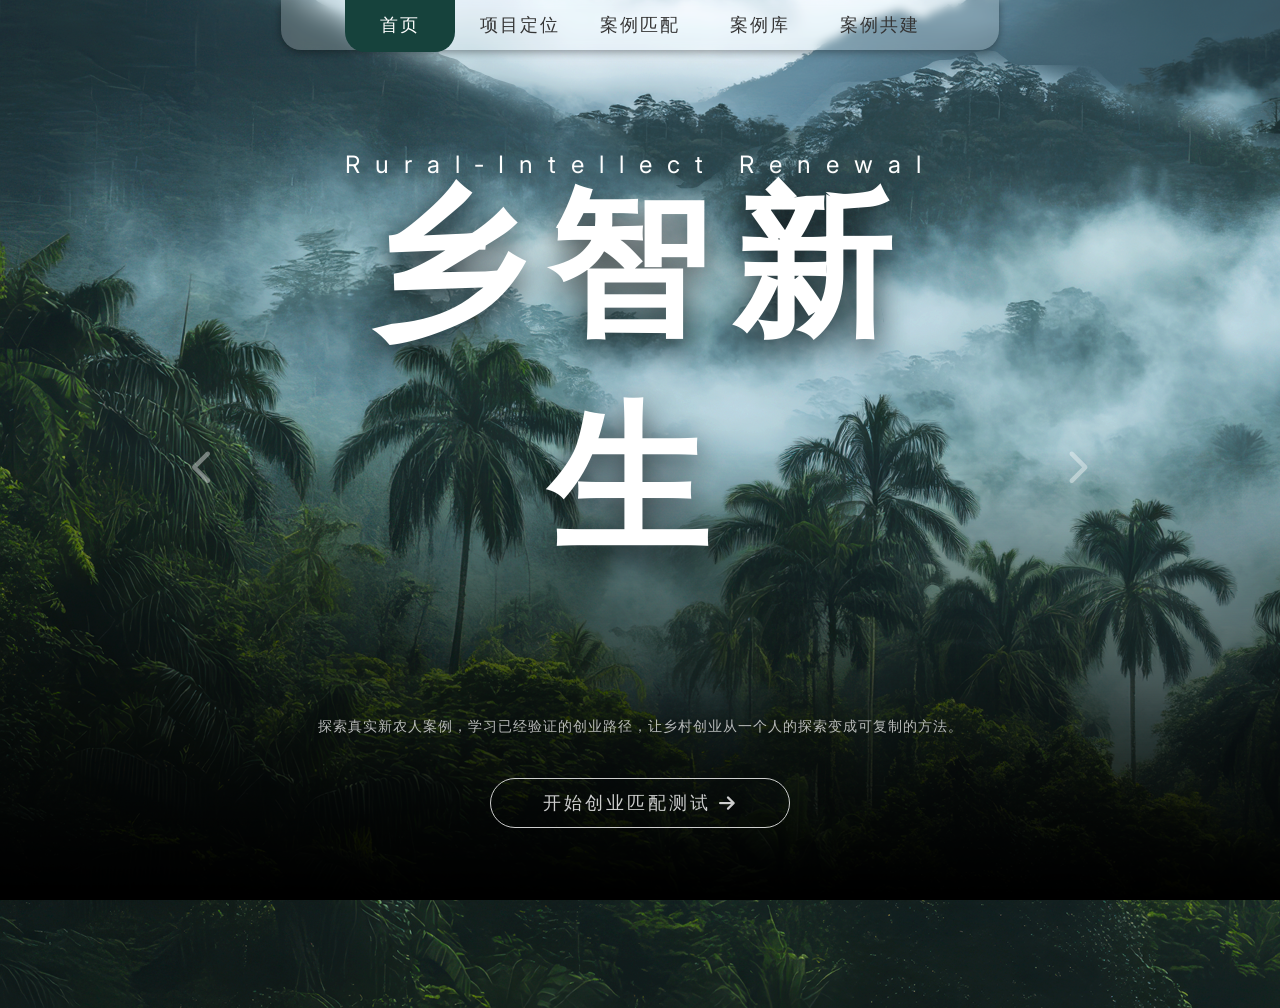
==== index.html @ 42047e57 "完成首页，项目定位和赛道匹配（除最后一步） Co-Authored-By: Claude Code <noreply@anthropic.com>" ====
<!DOCTYPE html>
<html lang="en">
<head>
  <meta charset="UTF-8">
  <meta name="viewport" content="width=device-width, initial-scale=1.0">
  <title>ExploreScape</title>

  <!-- fontawesome -->
  <link rel="stylesheet" href="https://cdnjs.cloudflare.com/ajax/libs/font-awesome/6.0.0-beta3/css/all.min.css">

  <!-- stylesheet -->
   <link rel="stylesheet" href="styles.css">
</head>
<body>

  <header>
    <nav>
      <a class="nav-items active" href="index.html">首页</a>
      <a class="nav-items" href="project.html">项目定位</a>
      <a class="nav-items" href="case.html">案例匹配</a>
      <a class="nav-items" href="cases.html">案例库</a>
      <a class="nav-items" href="cobuild.html">案例共建</a>
    </nav>
  </header>

  <div class="content">
    <img src="img/bac 3.png" alt="background" class="back-3">

    <div class="title">
      <h3>Rural‑Intellect Renewal</h3>
      <h1>乡智新生</h1>
    </div>

    <img src="img/bac 2.2.png" alt="background" class="back-2">
    <img src="img/bac 1.png" alt="background" class="back-1">

    <div class="info-wrap">
      <p>
        探索真实新农人案例，学习已经验证的创业路径，让乡村创业从一个人的探索变成可复制的方法。
    </div>
    

    <div class="cta">
      <button onclick="location.href='case.html'">
        开始创业匹配测试
        <i class="fa-solid fa-arrow-right"></i>
      </button>
    </div>

    <div class="slider">
      <a href="cobuild.html"><i class="fa-solid fa-chevron-left"></i></a>
      <a href="project.html"><i class="fa-solid fa-chevron-right"></i></a>
    </div>
  </div>
  
</body>
</html>
---- styles.css ----
@import url('https://fonts.googleapis.com/css2?family=Inter:ital,opsz,wght@0,14..32,100..900;1,14..32,100..900&display=swap');

* {
  padding: 0;
  margin: 0;
  border: none;
  outline: none;
  text-decoration: none;
  font-family: "Inter", sans-serif;
}

body {
  background-image: url(img/bac\ 4.png);
  background-size: cover;
  background-position: top;
  background-repeat: no-repeat;
  overflow: hidden;
}

body::after {
  content: '';
  position: absolute;
  top: 0;
  bottom: 0;
  right: 0;
  left: 0;
  background: linear-gradient(transparent 50%, rgb(0, 0, 0));
}

/* Sub-pages: solid gray background, nav + arrows only */
body.subpage {
  background-image: none;
  background-color: #a6adac;
  animation: none;
}

body.subpage::after {
  display: none;
}

/* Sub-page text: sits centered between the slider arrows */
body.subpage p {
  color: #16423c;
  text-shadow: none;
  font-size: 18px;
  font-weight: 400;
  letter-spacing: 2px;
}

/* Background-images */

.content img {
  position: absolute;
  bottom: -12%;
}

header {
  position: absolute;
  top: 0;
  z-index: 1;
  width: 100%;
  display: flex;
  justify-content: center;
  align-items: center;
}

nav {
  display: flex;
  align-items: center;
  gap: 10px;
  padding: 10px 5%;
  background-color: rgba(255, 255, 255, 0.2);
  height: 30px;
  border-bottom-left-radius: 20px;
  border-bottom-right-radius: 20px;
  backdrop-filter: blur(5px);
  box-shadow: 0 2px 8px rgba(0, 0, 0, 0.4);
}

nav a {
  font-size: 18px;
  font-weight: 500;
  letter-spacing: 2px;
  color: rgb(53, 53, 53);
  width: 110px;
  text-align: center;
  padding: 15px 0;
  border-bottom-left-radius: 20px;
  border-bottom-right-radius: 20px;
  cursor: pointer;
  transition: all 0.3s;
}

.active {
  background-color: #16423c;
  color: white;
}

nav a:hover {
  background-color: #16423c;
  color: white;
}

nav:hover > a:not(:hover) {
  background-color: transparent;
  color: rgb(53, 53, 53);
}

.title {
  position: absolute;
  top: 40%;
  right: 50%;
  transform: translate(50%, -50%);
  z-index:10;
  
}

.title h3 {
  font-size: 1.5rem;
  font-weight: 400;
  letter-spacing: 15px;
  color: white;
  text-align: center;
  text-shadow:0 4px 20px rgba(0,0,0,0.6);
}

.title h1 {
  font-size: 10rem;
  font-weight: 800;
  letter-spacing: 24px;
  text-transform: uppercase;
  color: white;
  text-align: center;
  margin: -20px 0;
  text-shadow: 0 10px 30px rgba(0, 0, 0, 0.7);
}

p {
  font-size: 14px;
  font-weight: 300;
  letter-spacing: 1px;
  line-height: 1.8;
  color: rgba(255, 255, 255, 0.7);
  width: 70%;
  text-align: center;
  text-shadow: 0 1px 5px rgba(0, 0, 0, 0.2);
}

.info-wrap {
  width: 100%;
  display: flex;
  justify-content: center;
  position: absolute;
  bottom: 18%;
  z-index: 1;
}

.cta {
  position: absolute;
  bottom: 8%;
  display: flex;
  justify-content: center;
  width: 100%;
  z-index: 1;
}

.cta button {
  font-size: 18px;
  font-weight: 400;
  letter-spacing: 3px;
  text-transform: uppercase;
  color: rgba(255, 255, 255, 0.8);
  background-color: transparent;
  border: 1px solid rgba(255, 255, 255, 0.8);
  border-radius: 50px;
  height: 50px;
  width: 300px;
  display: flex;
  align-items: center;
  justify-content: center;
  gap: 8px;
  transition: all 0.2s;
  cursor: pointer;
}

.cta button:hover {
  background-color: rgba(255, 255, 255, 0.8);
  color:rgb(53, 53, 53);
}

.slider {
  position: absolute;
  top: 50%;
  left: 0;
  right: 0;
  display: flex;
  justify-content: space-between;
  align-items: center;
  z-index: 1;
  padding-inline: 15%;
}
.slider i {
  font-size: 36px;
  color: rgba(255, 255, 255, 0.4);
  cursor: pointer;
  transition: color 0.3s;
}

.slider a:hover i {
  color: rgba(255, 255, 255, 0.9);
}

/* Animations */
@keyframes bottomIn {
  from {
    transform: translateY(200px);
  }
  to {
    transform: translateY(0);
  }
}

.back-1 {
  animation: bottomIn 1s ease-out forwards;
}

.back-2 {
  animation: bottomIn 1.3s ease-out forwards;
}

.back-3 {
  animation: bottomIn 1.5s ease-out forwards;
}

@keyframes bottomInText {
  from {
    transform: translateY(500px);
  }
  to {
    transform: translateY(0);
    opacity: 1;
  }
}

h3 {
  animation: bottomInText 1s ease-out forwards;
}

h1 {
  animation: bottomInText 1.2s ease-out forwards;
}

p {
  animation: bottomInText 1.2s ease-out forwards;
  animation-delay: 0.2s;
  opacity: 0;
}

button {
  animation: bottomInText 1.2s ease-out forwards;
  animation-delay: 0.3s;
  opacity: 0;
}

@keyframes backgroundImage {
  from {
    background-position: top;
  }
  to {
    background-position: 50% 14%;
  }
}

body {
  animation: backgroundImage 1.6s ease-out forwards;
}

@keyframes topIn {
  from {
    transform: translateY(-100%);
    opacity: 0;
  }
  to {
    transform: translateY(0);
    opacity: 1;
  }
}

nav {
  animation: topIn 1.2s ease-out forwards;
}

@keyframes zoomOut{
  from {
    transform: scale(1.5);
    opacity: 0;
  }
  to {
    transform: scale(1);
    opacity: 1;
  }
}

.slider {
  animation: zoomOut 1.2s ease-out forwards;
}

/* ===== 项目定位页（project.html）：全屏背景图 + 毛玻璃容器 ===== */

body.card-page {
  background-image: url(img/bg1.jpg);
  background-color: transparent;
  background-size: cover;
  background-position: center;
  background-repeat: no-repeat;
  min-height: 100vh;
  display: flex;
  justify-content: center;
  align-items: center;
  overflow: hidden;
  /* 背景沿用全局 backgroundImage 动画：与首页一致，图片向上滑动 */
}

body.card-page::after {
  display: none;
}

/* 玻璃容器整体从下方滑入 */
@keyframes cardUp {
  from {
    transform: translateY(60vh);
  }
  to {
    transform: translateY(0);
  }
}

/* 毛玻璃主容器：覆盖标题到图集区域，内容偏上、底部留白 */
.glass-card {
  width: min(900px, 80vw);
  margin-top: 60px;
  padding: 24px 56px 48px;
  background: rgba(255, 255, 255, 0.12);
  backdrop-filter: blur(12px);
  -webkit-backdrop-filter: blur(12px);
  border: 1px solid rgba(255, 255, 255, 0.18);
  border-radius: 20px;
  animation: cardUp 1.2s ease-out forwards;
}

/* 一级大标题 */
.glass-card .page-title {
  animation: none;
  opacity: 1;
  margin: 0;
  font-size: 40px;
  font-weight: 700;
  letter-spacing: 2px;
  text-align: center;
  color: #16423c;
}

/* 标题下方描述文本 */
.glass-card .page-desc {
  animation: none;
  opacity: 1;
  width: auto;
  max-width: 860px;
  margin: 20px auto 0;
  text-align: center;
  font-size: 16px;
  font-weight: 400;
  letter-spacing: 1px;
  line-height: 1.9;
  color: rgba(255, 255, 255, 0.9);
  text-shadow: none;
}

/* 左右分栏：左侧案例标题 / 右侧轮播 */
.glass-card .case-section {
  display: flex;
  align-items: center;
  gap: 48px;
  margin-top: 44px;
}

.glass-card .case-text {
  flex: 0 0 30%;
  text-align: left;
  padding-left: 28px;
  transform: translateY(-30px);
}

.glass-card .case-text h2 {
  margin: 0;
  font-size: 30px;
  font-weight: 700;
  letter-spacing: 3px;
  color: #fff;
}

.glass-card .case-sub {
  display: block;
  margin-top: 10px;
  font-size: 14px;
  letter-spacing: 3px;
  text-transform: uppercase;
  color: rgba(255, 255, 255, 0.75);
}

/* 轮播组件：层叠图片集 + 下方居中按钮 */
.glass-card .carousel {
  flex: 1;
  display: flex;
  flex-direction: column;
  align-items: center;
}

.glass-card .carousel-btn {
  width: 40px;
  height: 40px;
  display: flex;
  align-items: center;
  justify-content: center;
  border-radius: 50%;
  border: 1px solid rgba(255, 255, 255, 0.4);
  background: rgba(255, 255, 255, 0.2);
  color: #fff;
  font-size: 16px;
  cursor: pointer;
  animation: none;
  opacity: 1;
  transition: background 0.2s;
}

.glass-card .carousel-btn:hover {
  background: rgba(255, 255, 255, 0.35);
}

/* 图片集区域：无背景，仅四周留白 */
.glass-card .carousel-shell {
  padding: 14px;
}

/* 层叠图片集：中间完整主图 + 两侧各两张局部露出 */
.glass-card .carousel-stack {
  position: relative;
  width: 470px;
  height: 200px;
}

.glass-card .carousel-stack img {
  position: absolute;
  left: 50%;
  top: 50%;
  width: 260px;
  height: 200px;
  object-fit: cover;
  border: 5px solid #b9d4ae;
  border-radius: 8px;
  box-shadow: 0 4px 14px rgba(0, 0, 0, 0.25);
  transition: transform 0.35s ease;
}

.glass-card .carousel-stack .slide-main {
  transform: translate(-50%, -50%) scale(1);
  z-index: 5;
}

.glass-card .carousel-stack .slide-left1 {
  transform: translate(calc(-50% - 70px), -50%) scale(0.85);
  z-index: 4;
}

.glass-card .carousel-stack .slide-right1 {
  transform: translate(calc(-50% + 70px), -50%) scale(0.85);
  z-index: 4;
}

.glass-card .carousel-stack .slide-left2 {
  transform: translate(calc(-50% - 145px), -50%) scale(0.7);
  z-index: 3;
}

.glass-card .carousel-stack .slide-right2 {
  transform: translate(calc(-50% + 145px), -50%) scale(0.7);
  z-index: 3;
}

/* 翻页按钮：图片集下方中间并排 */
.glass-card .carousel-controls {
  display: flex;
  justify-content: center;
  gap: 12px;
  margin-top: 14px;
}

@media (max-width: 900px) {
  .glass-card .case-section {
    flex-direction: column;
  }
  .glass-card .case-text {
    flex: none;
    width: 100%;
  }
  .glass-card .carousel {
    width: 100%;
  }
}

/* ===== 案例匹配问卷页（case.html）：全屏背景 + 左进度导航 1 : 右堆叠问卷卡 4 ===== */

body.case-page {
  background-color: #16423c;   /* 深色基底：背景图 80% 透明度下透出 20% */
  min-height: 100vh;
  display: flex;
  justify-content: center;
  align-items: center;
  overflow: hidden;
  animation: none;
}

/* 背景图放在伪元素层：透明度 80%，保留上滑入场动画 */
body.case-page::before {
  content: '';
  position: absolute;
  top: 0;
  right: 0;
  bottom: 0;
  left: 0;
  background: url(img/casebg.jpg) center / cover no-repeat;
  opacity: 0.8;
  animation: backgroundImage 1.6s ease-out forwards;
}

body.case-page::after {
  display: none;
}

/* 问卷主布局：左侧 1 份 / 右侧 4 份，整体位于两侧翻页箭头之间，从下方滑入 */
.quiz-wrap {
  display: flex;
  align-items: center;
  gap: 16px;
  width: min(1000px, 68vw);
  animation: cardUp 1.2s ease-out forwards;
}

/* ---------- 左侧：进度导航区 ---------- */

.quiz-side {
  flex: 1;
  display: flex;
  gap: 14px;
}

.step-btns {
  flex: 1;
  display: flex;
  flex-direction: column;
  gap: 14px;
}

/* 步骤按钮：初始灰色底，完成态 .done 切换深绿色 */
.step-btn {
  animation: none;
  opacity: 1;
  padding: 14px 10px;
  border-radius: 14px;
  background: rgba(128, 128, 128, 0.45);
  color: #fff;
  font-size: 16px;
  letter-spacing: 2px;
  cursor: pointer;
  transition: background 0.3s;
}

.step-btn:hover {
  background: rgba(128, 128, 128, 0.6);
}

.step-btn.done {
  background: #16423c;
}

/* 垂直进度条：位于按钮右侧，均匀 4 段，每完成一题前进 1/4 */
.progress-track {
  width: 8px;
  align-self: stretch;
  border-radius: 4px;
  background: rgba(255, 255, 255, 0.25);
  overflow: hidden;
}

.progress-fill {
  width: 100%;
  height: 0%;
  background: #16423c;
  transition: height 0.35s ease, width 0.35s ease;
}

/* ---------- 右侧：堆叠问卷卡片区 ---------- */

.quiz-cards {
  flex: 4;
  position: relative;
  height: 440px;
}

/* 毛玻璃卡片：深色玻璃（加深后白字清晰），绝对定位堆叠 */
.quiz-card {
  position: absolute;
  inset: 0;
  display: flex;
  flex-direction: column;
  align-items: stretch;
  padding: 48px 44px 76px;
  background: rgba(16, 42, 35, 0.5);
  backdrop-filter: blur(20px);
  -webkit-backdrop-filter: blur(20px);
  border: 1px solid rgba(255, 255, 255, 0.18);
  border-radius: 20px;
  transition: transform 0.45s ease, opacity 0.3s ease;
}

/* 右上角：回到上一题 */
.quiz-card .card-up {
  position: absolute;
  top: 16px;
  right: 16px;
  width: 38px;
  height: 38px;
  display: flex;
  align-items: center;
  justify-content: center;
  border-radius: 50%;
  border: 1px solid rgba(255, 255, 255, 0.4);
  background: rgba(255, 255, 255, 0.2);
  color: #fff;
  font-size: 15px;
  cursor: pointer;
  animation: none;
  opacity: 1;
  transition: background 0.2s;
}

.quiz-card .card-up:hover {
  background: rgba(255, 255, 255, 0.35);
}

/* 第一张卡不显示上一题按钮，最后一张卡不显示下一题按钮 */
.quiz-card[data-card="0"] .card-up,
.quiz-card[data-card="3"] .card-down {
  visibility: hidden;
}

/* 卡片大标题：白色、左对齐、放大一个字号；下方水平细分割线 */
.quiz-card .card-title {
  margin: 0;
  font-size: 30px;
  font-weight: 700;
  letter-spacing: 3px;
  text-align: left;
  color: #fff;
}

.quiz-card .card-divider {
  width: 70%;
  height: 1px;
  margin: 16px 0 24px;
  background: rgba(255, 255, 255, 0.35);
}

/* 选项区：左右两栏 */
.quiz-card .options {
  flex: 1;
  width: 100%;
  display: flex;
  gap: 14px;
}

.quiz-card .option-col {
  flex: 1;
  display: flex;
  flex-direction: column;
  gap: 14px;
}

/* 选项：纯文字无边框底色，白字常规字号；选中后浅绿字 */
.quiz-card .option {
  flex: 1;
  animation: none;
  opacity: 1;
  padding: 12px 4px;
  background: none;
  border: none;
  color: #fff;
  font-size: 16px;
  letter-spacing: 2px;
  text-align: left;
  cursor: pointer;
  transition: color 0.2s;
}

.quiz-card .option:hover {
  color: #b9d4ae;
}

.quiz-card .option.selected {
  color: #b9d4ae;
}

/* 卡片3：加粗主标题 + 小字描述 */
.quiz-card .option-rich {
  display: flex;
  flex-direction: column;
  justify-content: center;
  gap: 6px;
}

.quiz-card .opt-title {
  font-size: 17px;
  font-weight: 700;
  letter-spacing: 2px;
}

.quiz-card .opt-desc {
  font-size: 13px;
  font-weight: 300;
  letter-spacing: 1px;
  color: rgba(255, 255, 255, 0.75);
}

.quiz-card .option.selected .opt-desc {
  color: #b9d4ae;
  opacity: 0.75;
}

/* 底部居中：确认进入下一题 */
.quiz-card .card-down {
  position: absolute;
  bottom: 18px;
  left: 50%;
  transform: translateX(-50%);
  width: 44px;
  height: 44px;
  display: flex;
  align-items: center;
  justify-content: center;
  border-radius: 50%;
  border: 1px solid rgba(255, 255, 255, 0.4);
  background: rgba(255, 255, 255, 0.2);
  color: #fff;
  font-size: 17px;
  cursor: pointer;
  animation: none;
  opacity: 1;
  transition: background 0.2s;
}

.quiz-card .card-down:hover {
  background: rgba(255, 255, 255, 0.35);
}

/* ---------- 移动端适配：左右布局改为上下布局 ---------- */

@media (max-width: 900px) {
  body.case-page {
    align-items: flex-start;
    overflow: auto;
    padding: 90px 0 30px;
  }

  .quiz-wrap {
    flex-direction: column;
    gap: 24px;
    width: 92vw;
  }

  .quiz-side {
    width: 100%;
    flex-direction: column;
    gap: 10px;
  }

  .step-btns {
    flex-direction: row;
    flex-wrap: wrap;
  }

  .step-btn {
    flex: 1 1 45%;
    padding: 12px 10px;
    font-size: 15px;
  }

  /* 进度条改为水平横条 */
  .progress-track {
    width: 100%;
    height: 6px;
  }

  .progress-fill {
    width: 0%;
    height: 100%;
  }

  .quiz-cards {
    width: 100%;
    height: 600px;
  }

  .quiz-card {
    padding: 44px 22px 76px;
  }

  .quiz-card .options {
    flex-direction: column;
    overflow-y: auto;
  }

  .quiz-card .option {
    flex: 0 0 auto;
    padding: 12px 14px;
  }
}
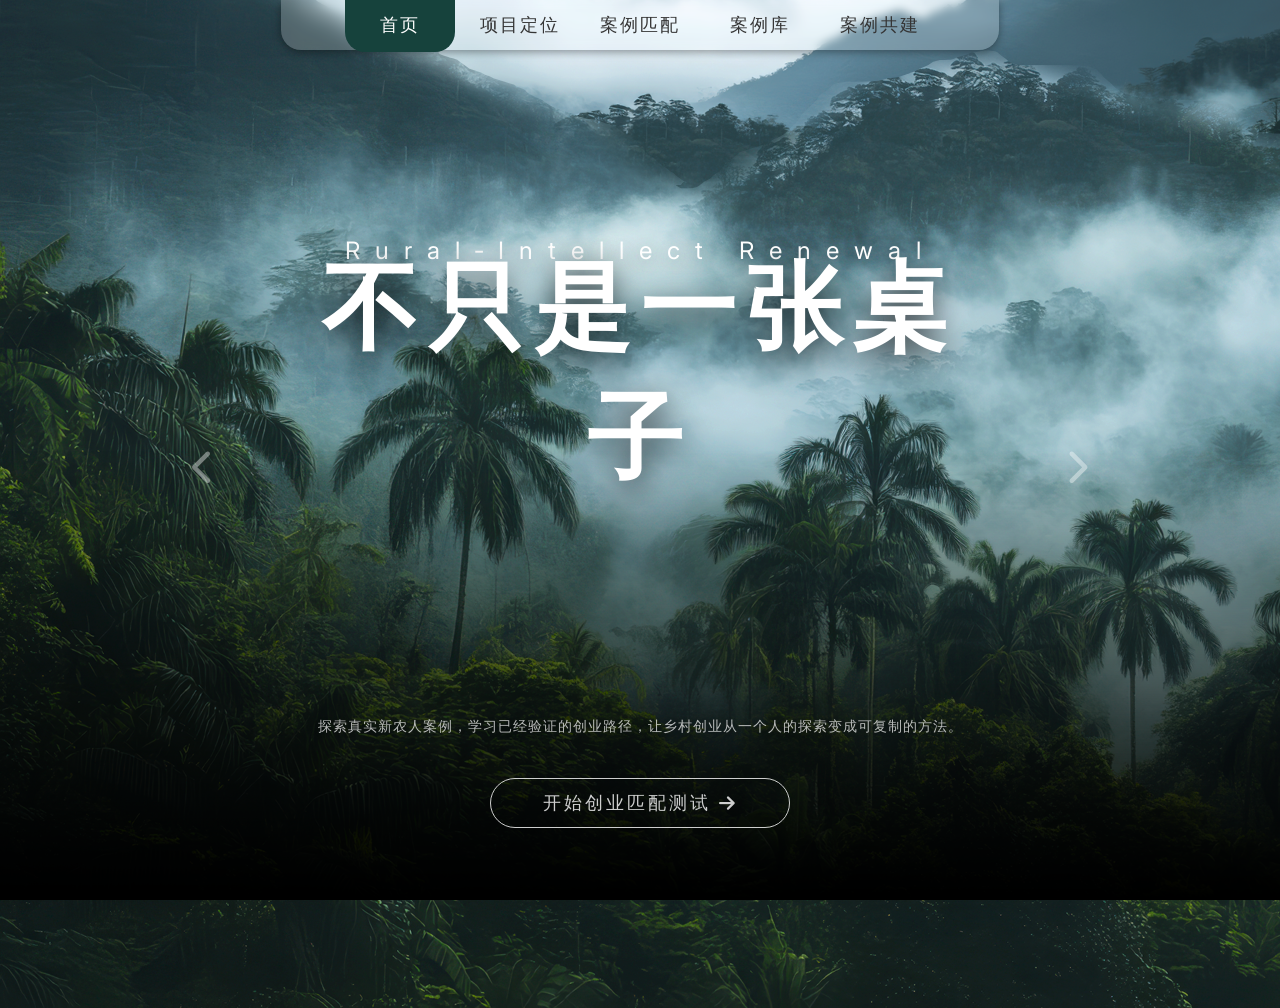
==== commit 15fdc0f9: "首页标题改为「不只是一张桌子」+ 调整标题字号与字距适配长标题 Co-Authored-By: Claude Code <noreply@anthropic.com>" ====
--- a/index.html
+++ b/index.html
@@ -28,7 +28,7 @@
 
     <div class="title">
       <h3>Rural‑Intellect Renewal</h3>
-      <h1>乡智新生</h1>
+      <h1>不只是一张桌子</h1>
     </div>
 
     <img src="img/bac 2.2.png" alt="background" class="back-2">
--- a/styles.css
+++ b/styles.css
@@ -125,9 +125,9 @@
 }
 
 .title h1 {
-  font-size: 10rem;
+  font-size: 6rem;
   font-weight: 800;
-  letter-spacing: 24px;
+  letter-spacing: 10px;
   text-transform: uppercase;
   color: white;
   text-align: center;
@@ -604,7 +604,7 @@
 .quiz-cards {
   flex: 4;
   position: relative;
-  height: 440px;
+  height: min(74vh, 660px);
 }
 
 /* 毛玻璃卡片：深色玻璃（加深后白字清晰），绝对定位堆叠 */
@@ -779,6 +779,7 @@
 
   .quiz-side {
     width: 100%;
+    flex: none;   /* 纵向排列时避免 flex-basis 0% 把高度塌缩为 0 */
     flex-direction: column;
     gap: 10px;
   }
@@ -808,6 +809,7 @@
   .quiz-cards {
     width: 100%;
     height: 600px;
+    flex: none;   /* 纵向排列时避免 flex-basis 0% 覆盖 height */
   }
 
   .quiz-card {
@@ -825,3 +827,134 @@
   }
 }
 
+/* ===== 匹配结果卡片（case.html 卡片4）：左大卡 + 右 2×2 田字格 ===== */
+
+/* 结果内容区：上方放 5 张赛道卡片，底部剩余空间全部留白（桌面端约占 1/3） */
+.quiz-card .result-area {
+  flex: 1;
+  min-height: 0;
+  display: flex;
+  flex-direction: column;
+  container-type: inline-size;   /* 让卡片行高能以容器宽度（cqw）为基准 */
+}
+
+.quiz-card .result-area::after {
+  content: '';
+  flex: 1;   /* 底部预留留白 */
+}
+
+/* 卡片行：行高由宽度按 4:3 几何关系推出（H = 3W/8 - 间距/4），
+   保证左侧大卡高度与右侧田字格上下两卡叠加总高精确对齐 */
+.quiz-card .result-cards {
+  flex: none;
+  display: flex;
+  align-items: stretch;
+  gap: clamp(8px, 1.4vw, 14px);
+  height: calc(37.5cqw - clamp(2px, 0.35vw, 3.5px));
+}
+
+/* 左侧大卡：高度拉伸填满行高，宽度由 4:3 比例决定 */
+.quiz-card .track-main {
+  flex: none;
+  align-self: stretch;
+  aspect-ratio: 4 / 3;
+}
+
+/* 右侧田字格：两列自动换行 */
+.quiz-card .track-grid {
+  flex: 1;
+  min-width: 0;
+  display: flex;
+  flex-wrap: wrap;
+  gap: clamp(8px, 1.4vw, 14px);
+}
+
+.quiz-card .track-grid .track-card {
+  width: calc(50% - clamp(8px, 1.4vw, 14px) / 2);
+  aspect-ratio: 4 / 3;
+}
+
+/* 赛道卡片通用：4:3 横版背景图、微圆角、60% 蒙版、两行文字靠左 */
+.quiz-card .track-card {
+  position: relative;
+  box-sizing: border-box;   /* padding 计入 4:3 盒内，保证比例精确 */
+  overflow: hidden;
+  border-radius: 10px;
+  background-position: center 60%;   /* 图片整体下移一点（原来是 center） */
+  background-size: cover;
+  display: flex;
+  flex-direction: column;
+  justify-content: flex-end;
+  padding: clamp(6px, 1.2vw, 12px);
+  transition: transform 0.25s ease;
+}
+
+.quiz-card .track-card:hover {
+  transform: scale(1.03);
+}
+
+/* 图片蒙版：透明度 60% */
+.quiz-card .track-card::before {
+  content: '';
+  position: absolute;
+  inset: 0;
+  background: rgba(0, 0, 0, 0.6);
+}
+
+/* 两行文字：浮于蒙版之上，整体靠左 */
+.quiz-card .track-card span {
+  position: relative;
+  z-index: 1;
+  text-align: left;
+  color: #fff;
+  white-space: nowrap;
+  overflow: hidden;
+}
+
+.quiz-card .track-rate {
+  font-size: clamp(1rem, 2vw, 1.5rem);
+  font-weight: 700;
+}
+
+.quiz-card .track-name {
+  font-size: clamp(0.75rem, 1.3vw, 1rem);
+  letter-spacing: 1px;
+  margin-top: 2px;
+}
+
+/* 各赛道背景图（按 data-track 匹配，图片均在 img 文件夹） */
+.quiz-card .track-card[data-track="animal"]  { background-image: url(img/animalbg.jpg); }
+.quiz-card .track-card[data-track="forest"]  { background-image: url(img/forestbg.jpg); }
+.quiz-card .track-card[data-track="fish"]    { background-image: url(img/fishbg.jpg); }
+.quiz-card .track-card[data-track="plant"]   { background-image: url(img/plantbg.jpg); }
+.quiz-card .track-card[data-track="digital"] { background-image: url(img/digitalbg.jpg); }
+
+/* ===== 赛道详情页（animal/forest/fish/plant/digital.html）：subpage + 居中 h1 ===== */
+
+.track-title {
+  position: absolute;
+  top: 50%;
+  left: 50%;
+  transform: translate(-50%, -50%);
+  z-index: 1;
+  font-size: clamp(2.5rem, 6vw, 4.5rem);
+  font-weight: 700;
+  letter-spacing: 4px;
+  color: #16423c;
+}
+
+/* 窄屏兜底：卡片行仍保持桌面式左大卡 + 右田字格布局（纯宽度驱动，任意宽度不溢出），
+   结果区超长可滚动 */
+@media (max-width: 900px) {
+  .quiz-card .result-area {
+    overflow-y: auto;
+  }
+}
+
+/* 不支持容器查询的旧浏览器兜底：卡片行退回内容自然高度 */
+@supports not (container-type: inline-size) {
+  .quiz-card .result-cards {
+    height: auto;
+  }
+}
+
